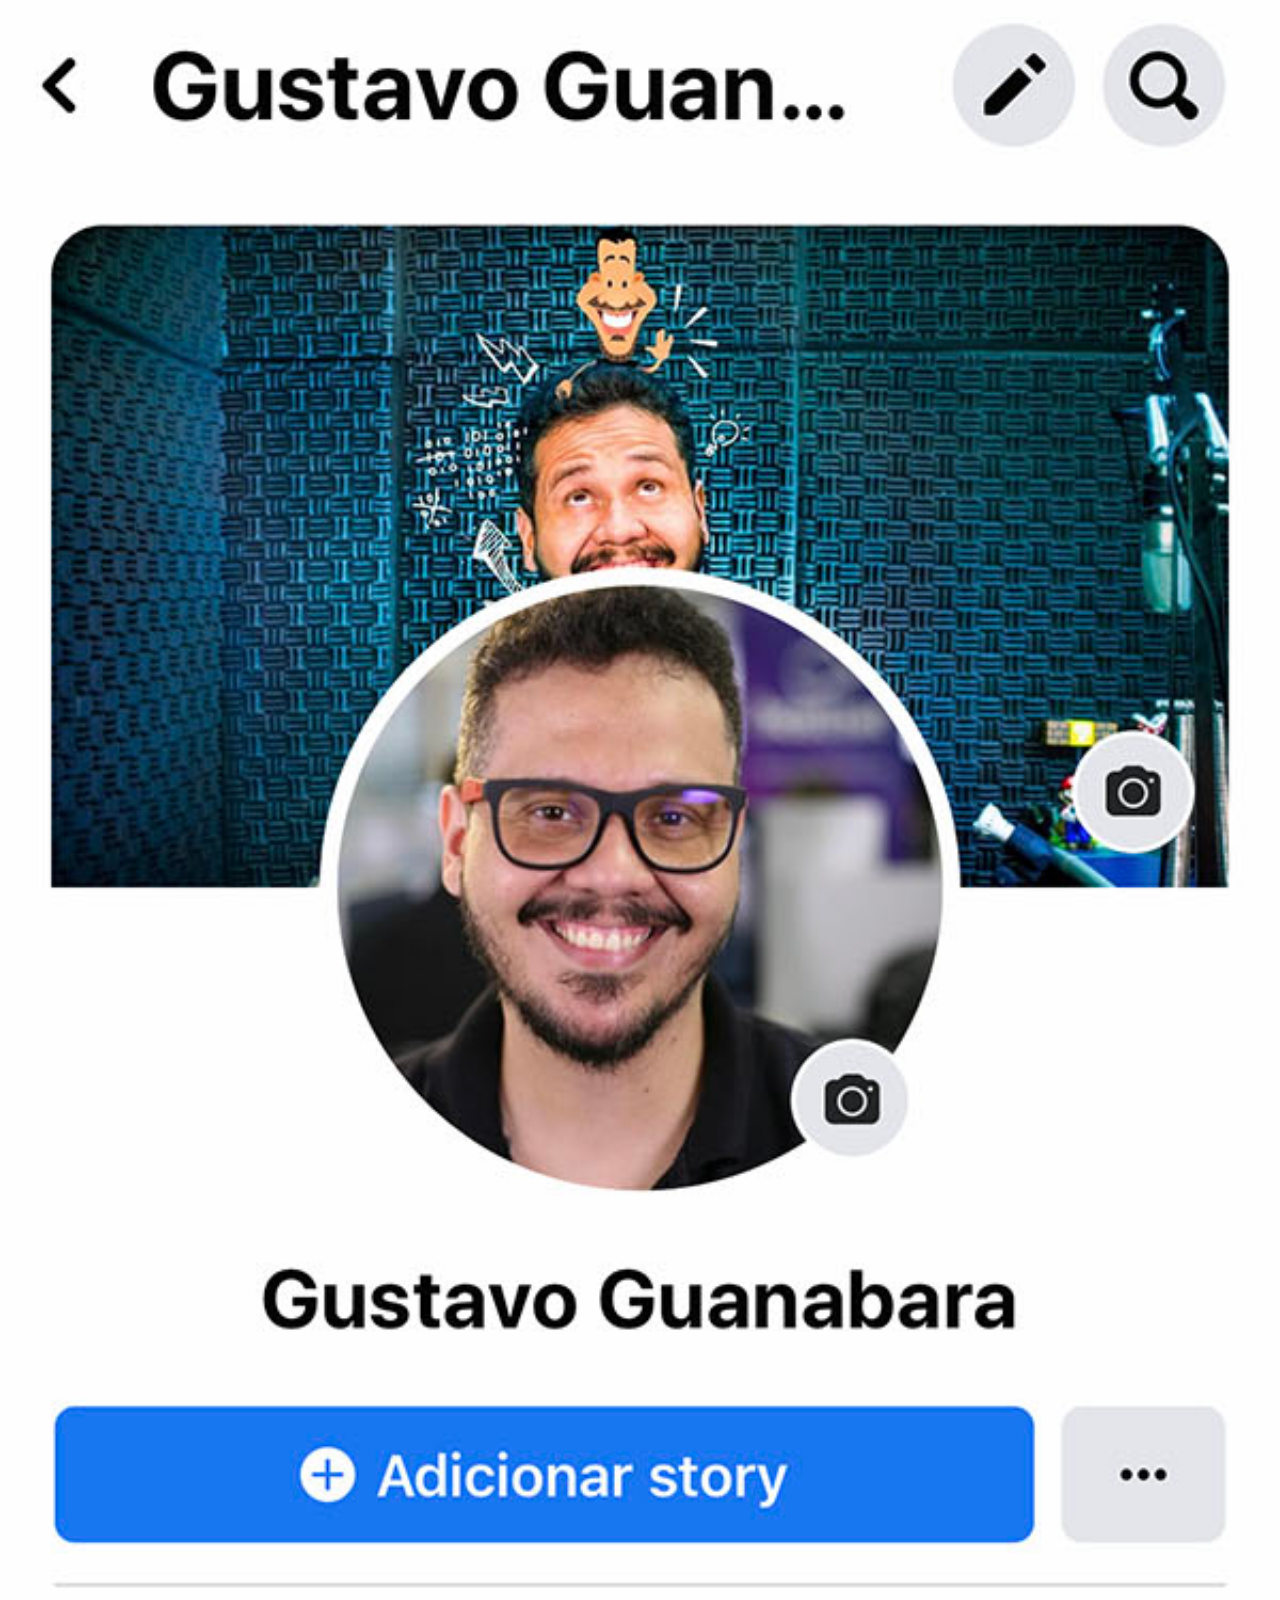
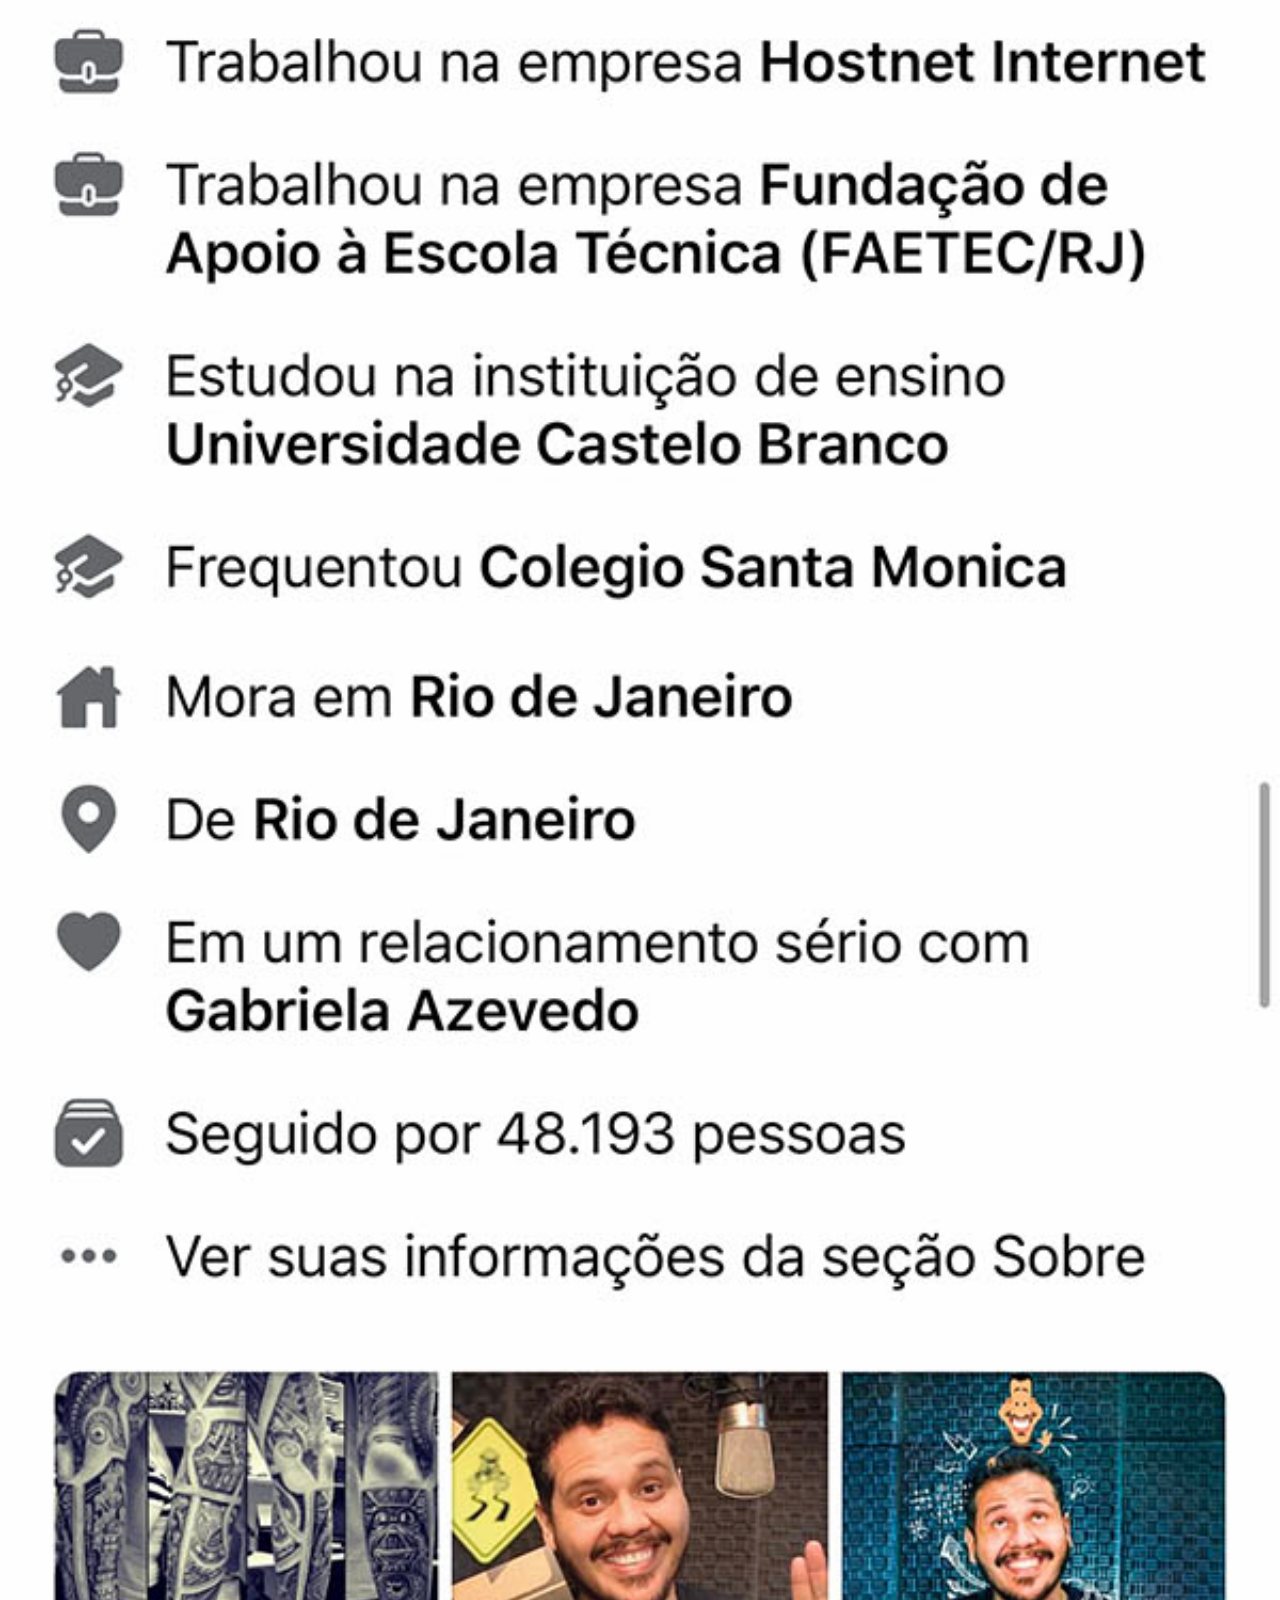
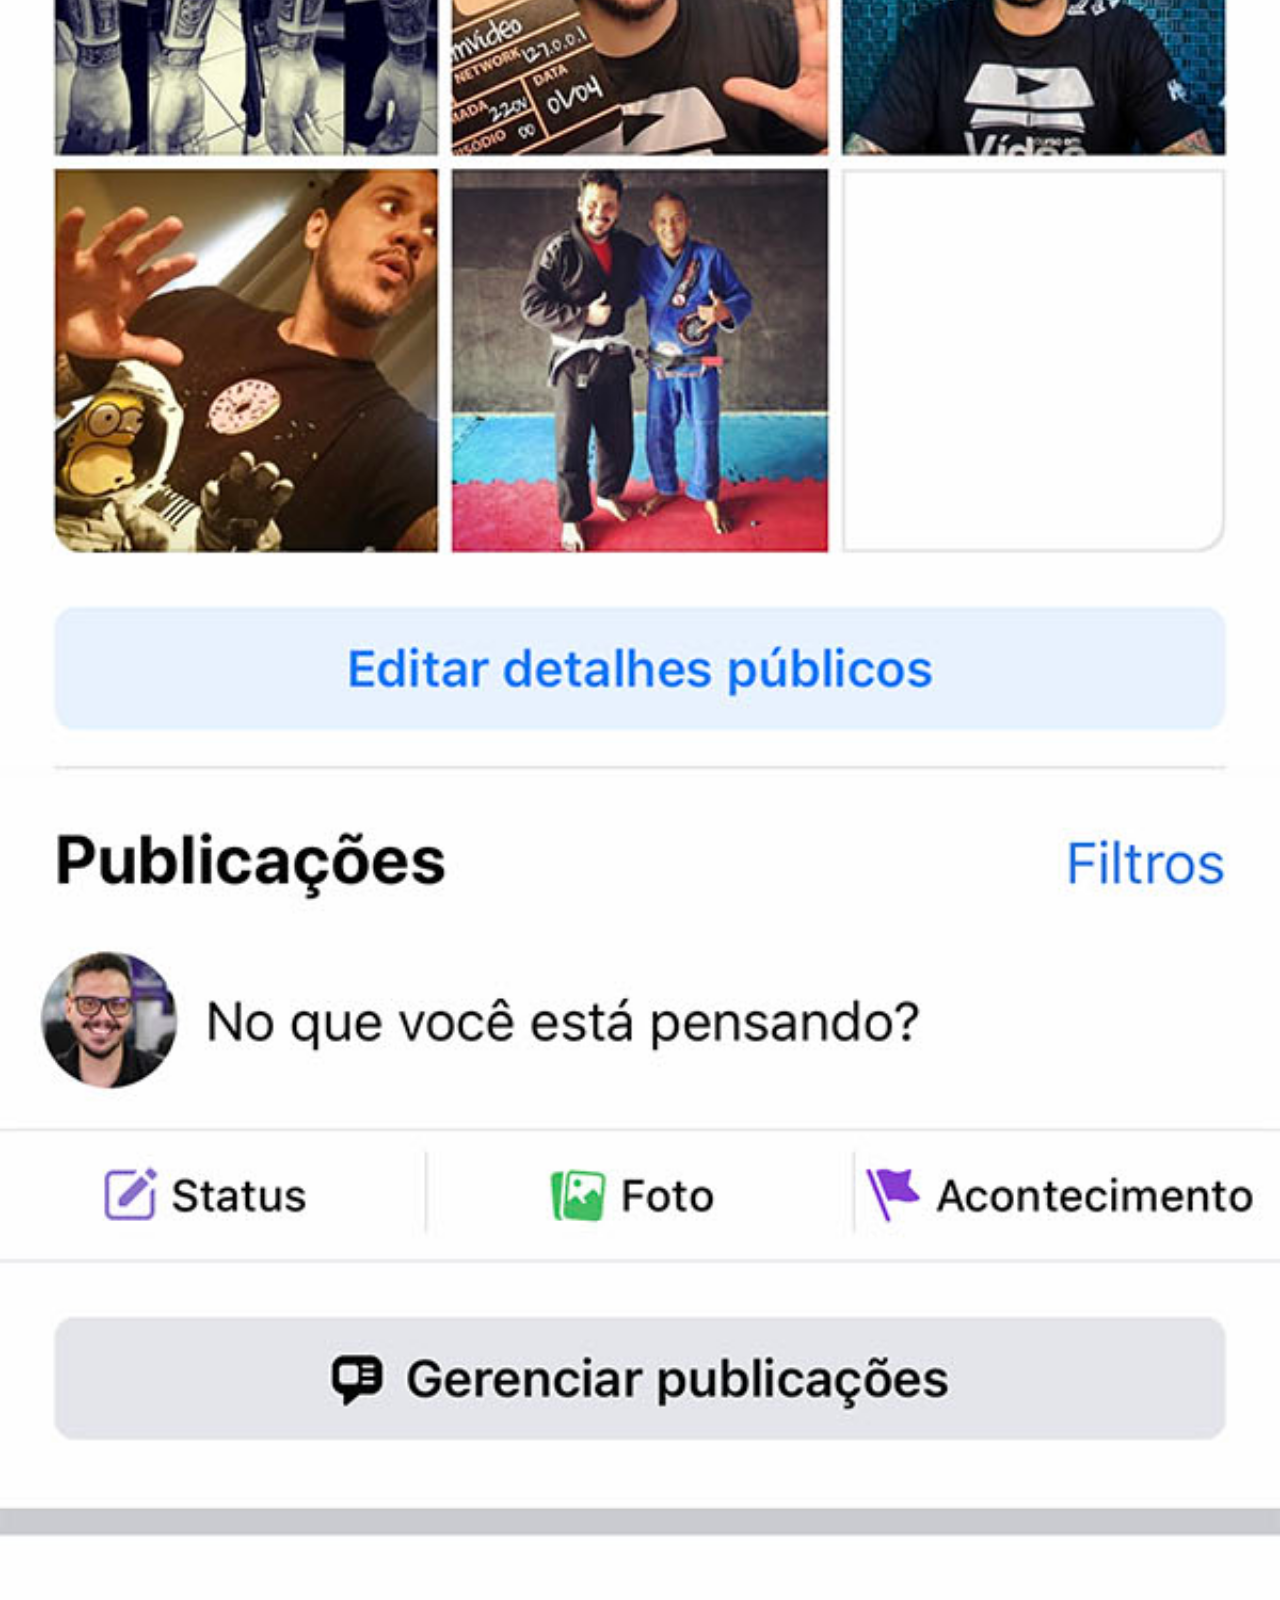
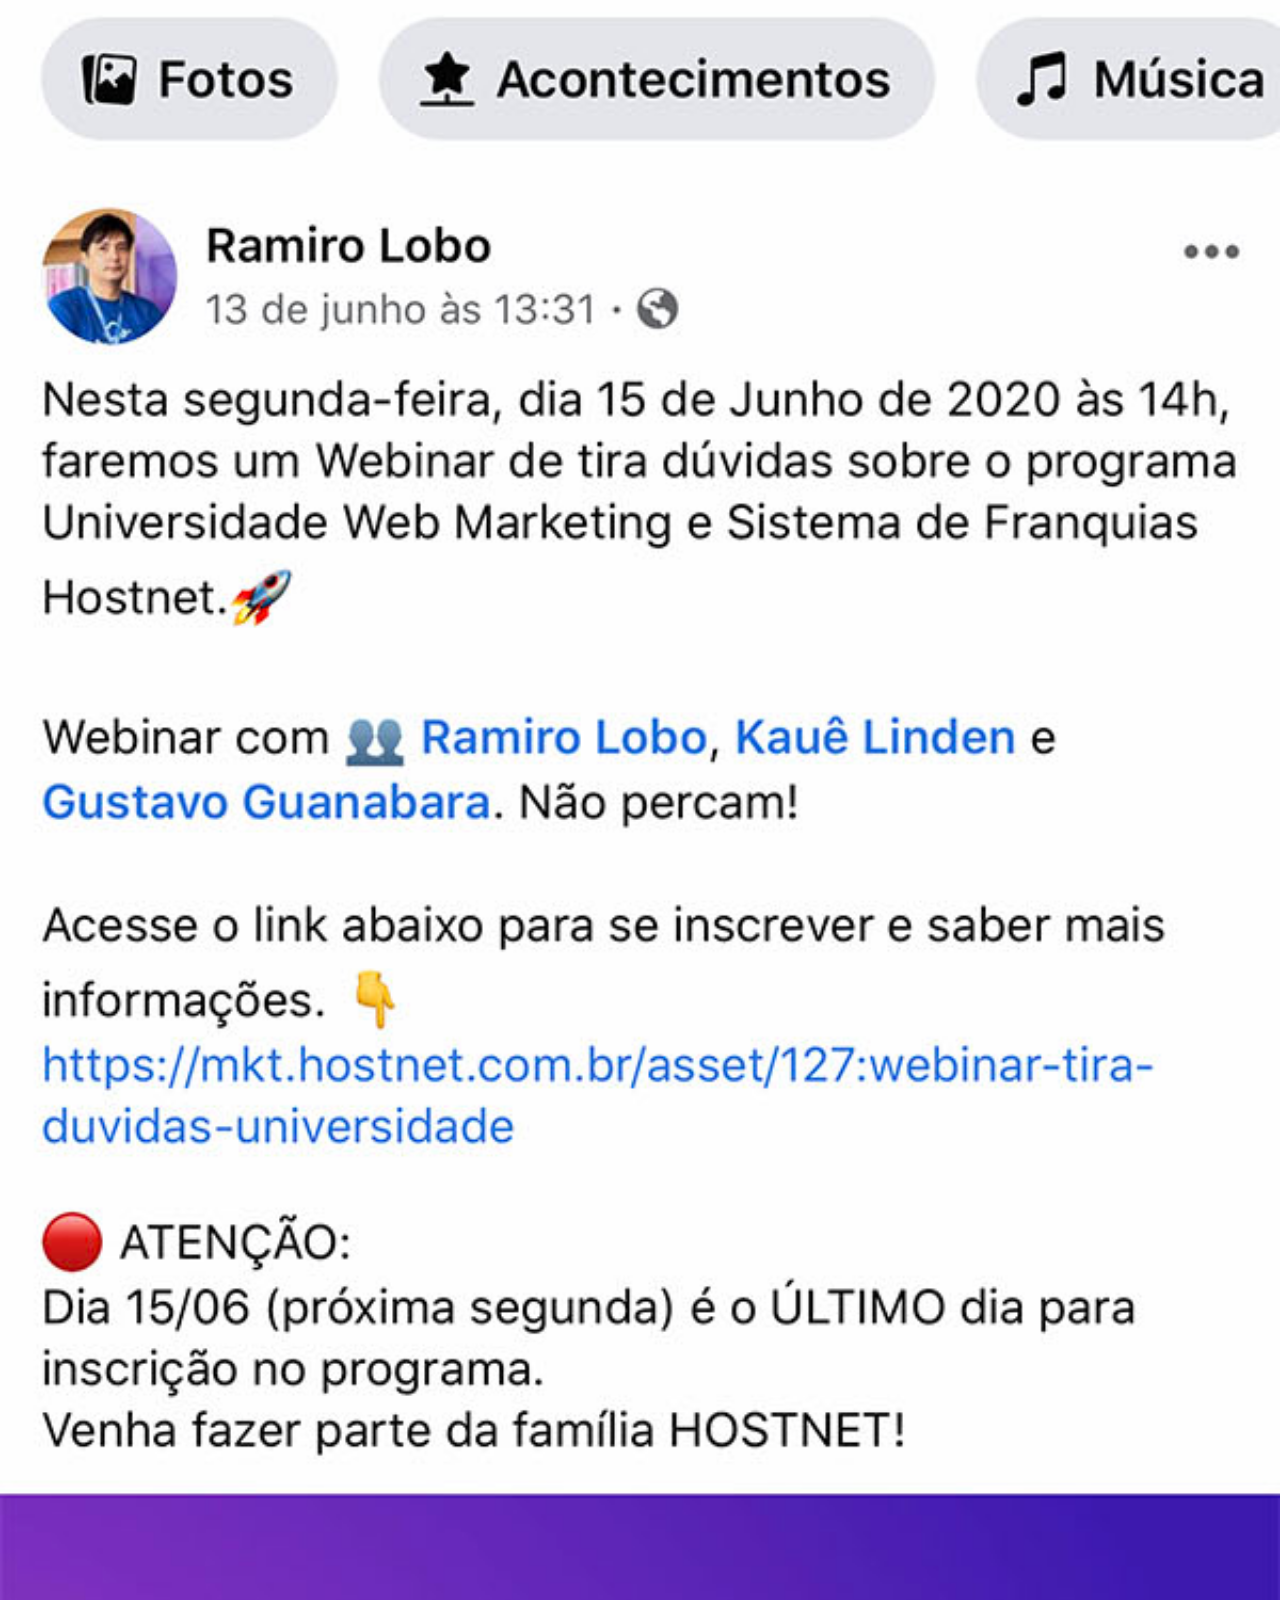
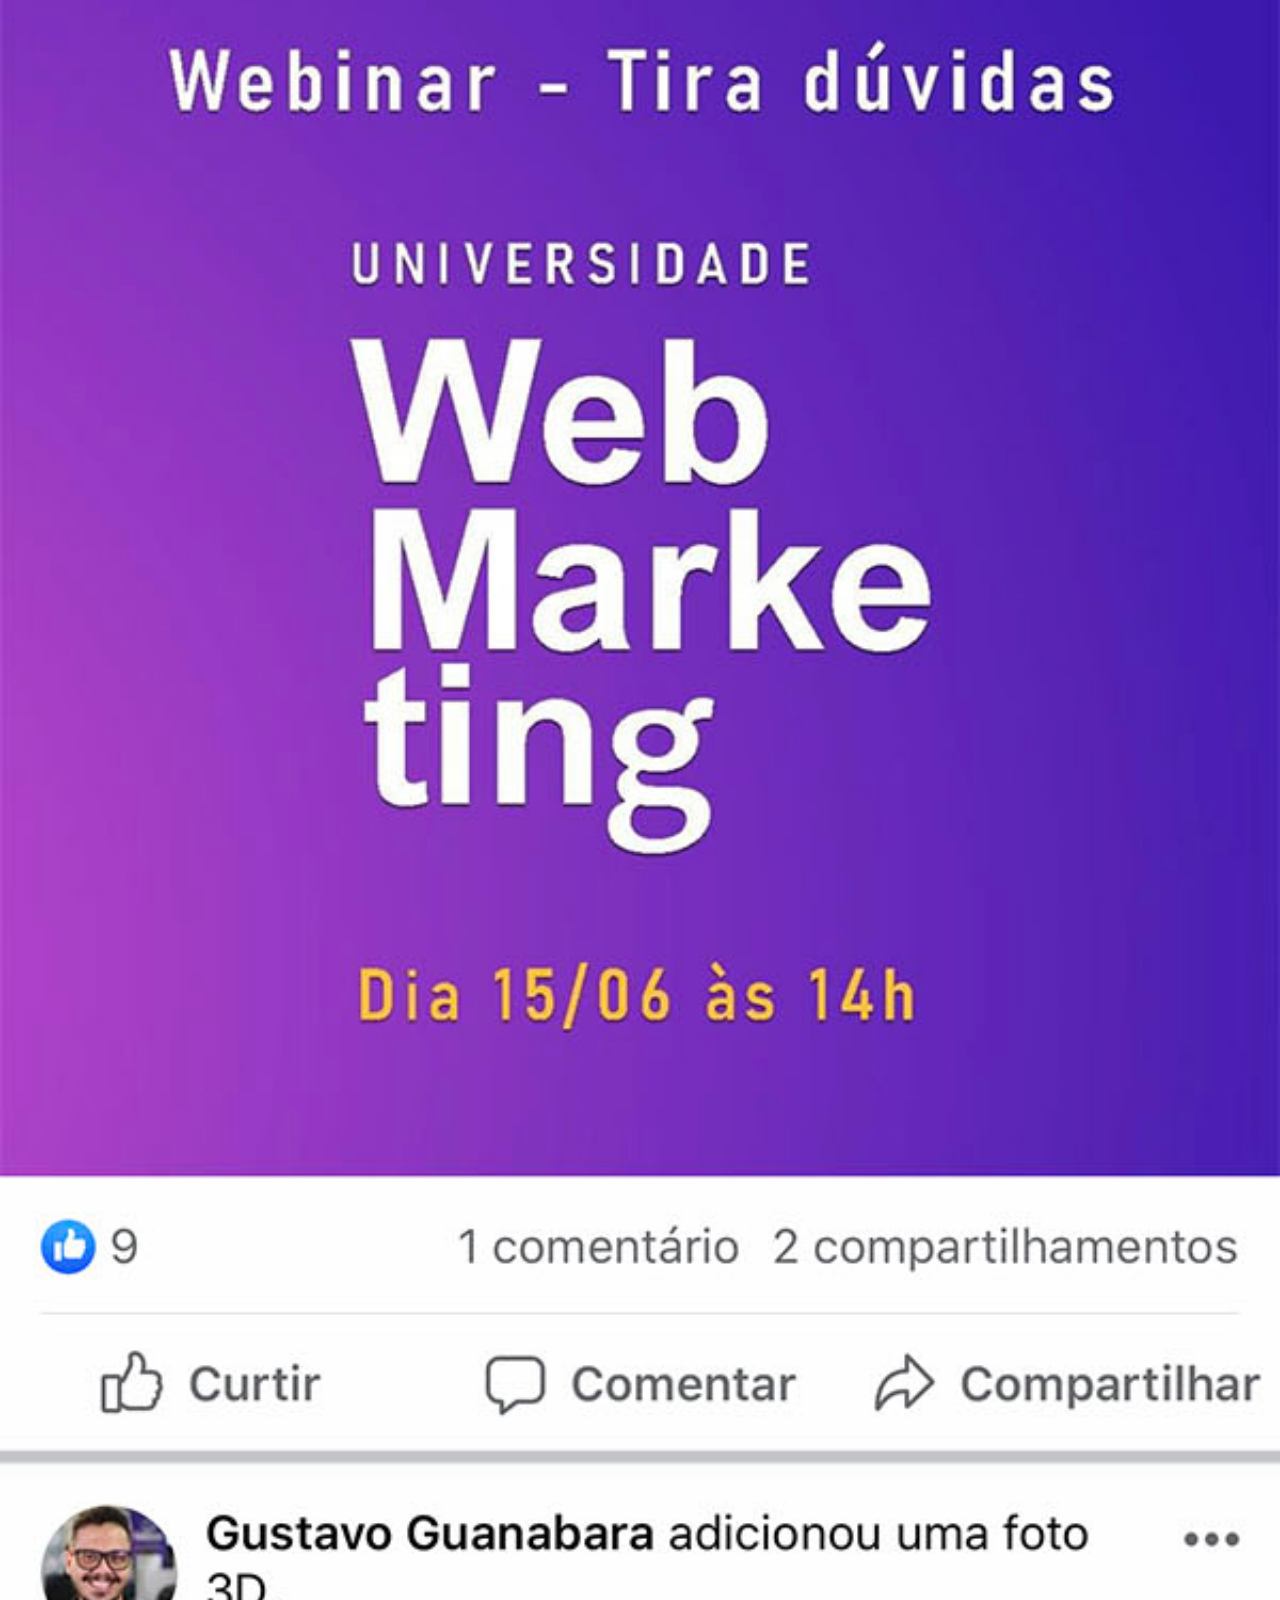
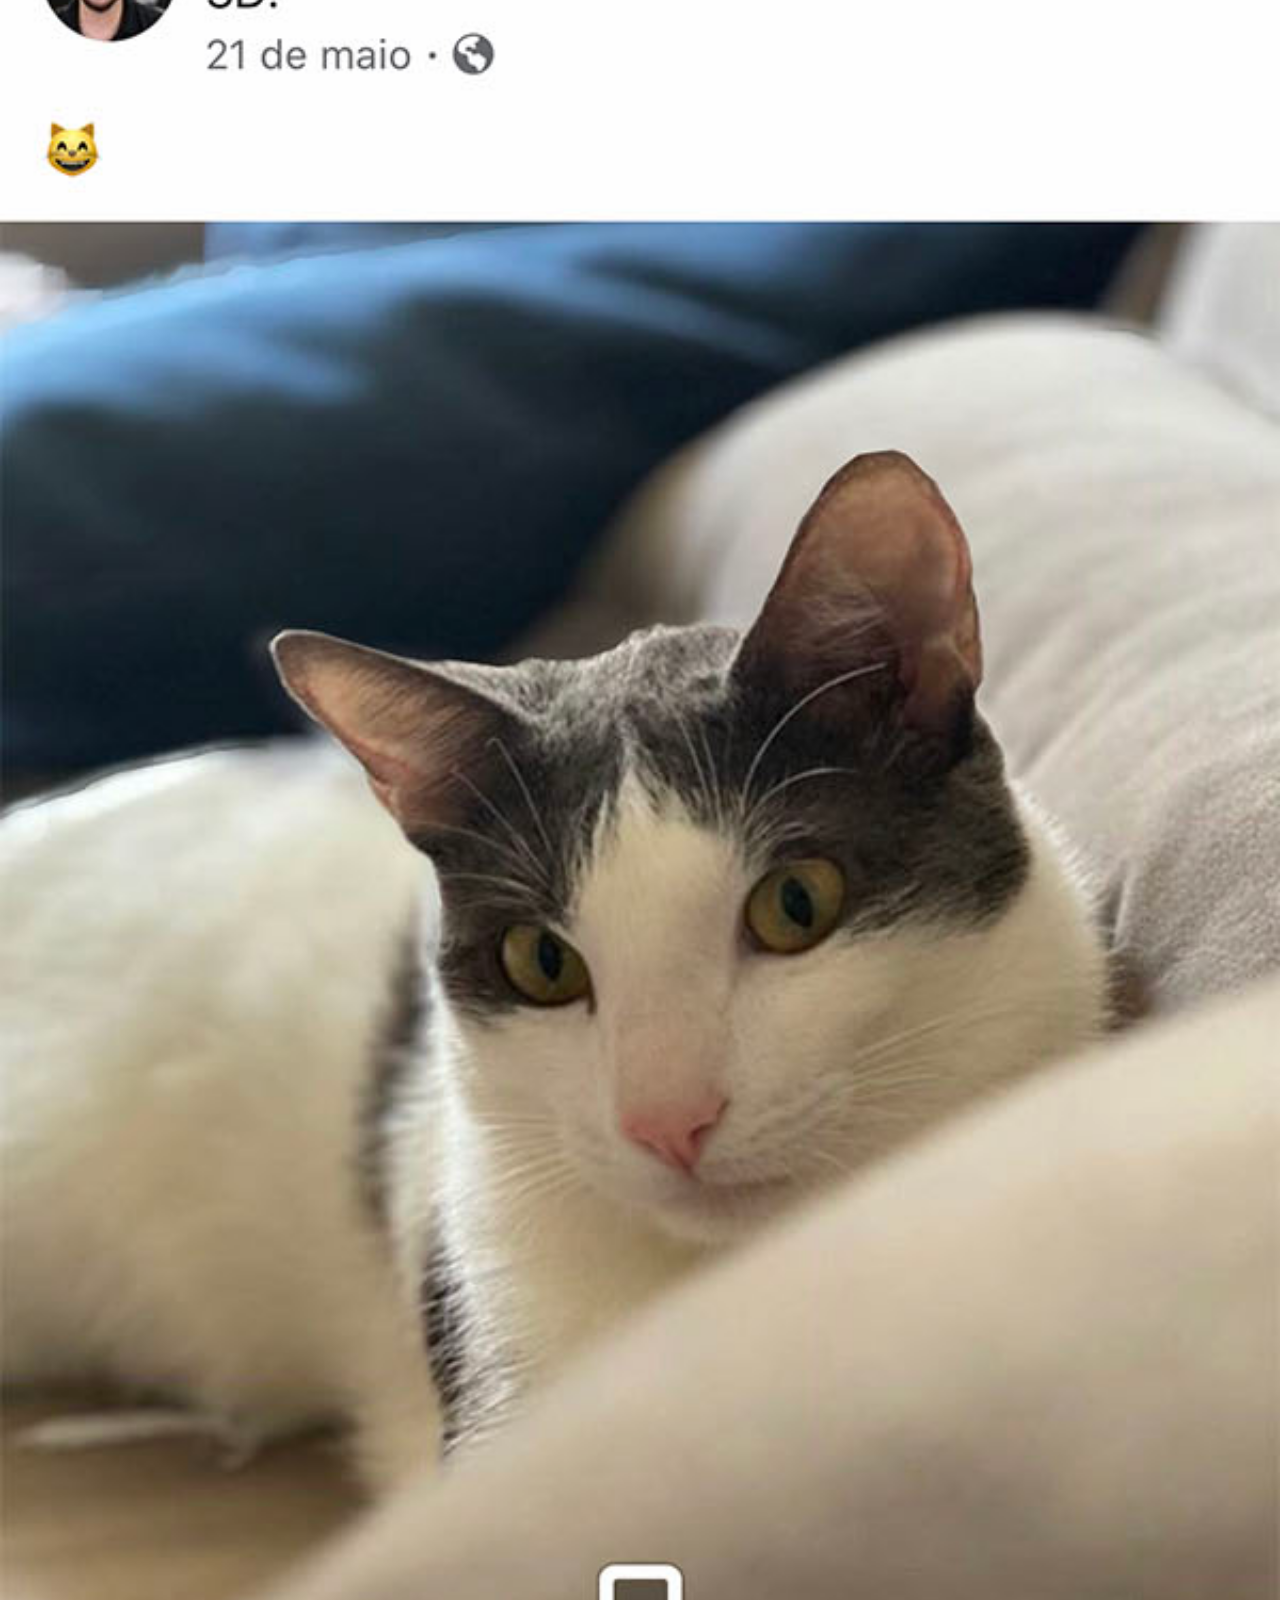
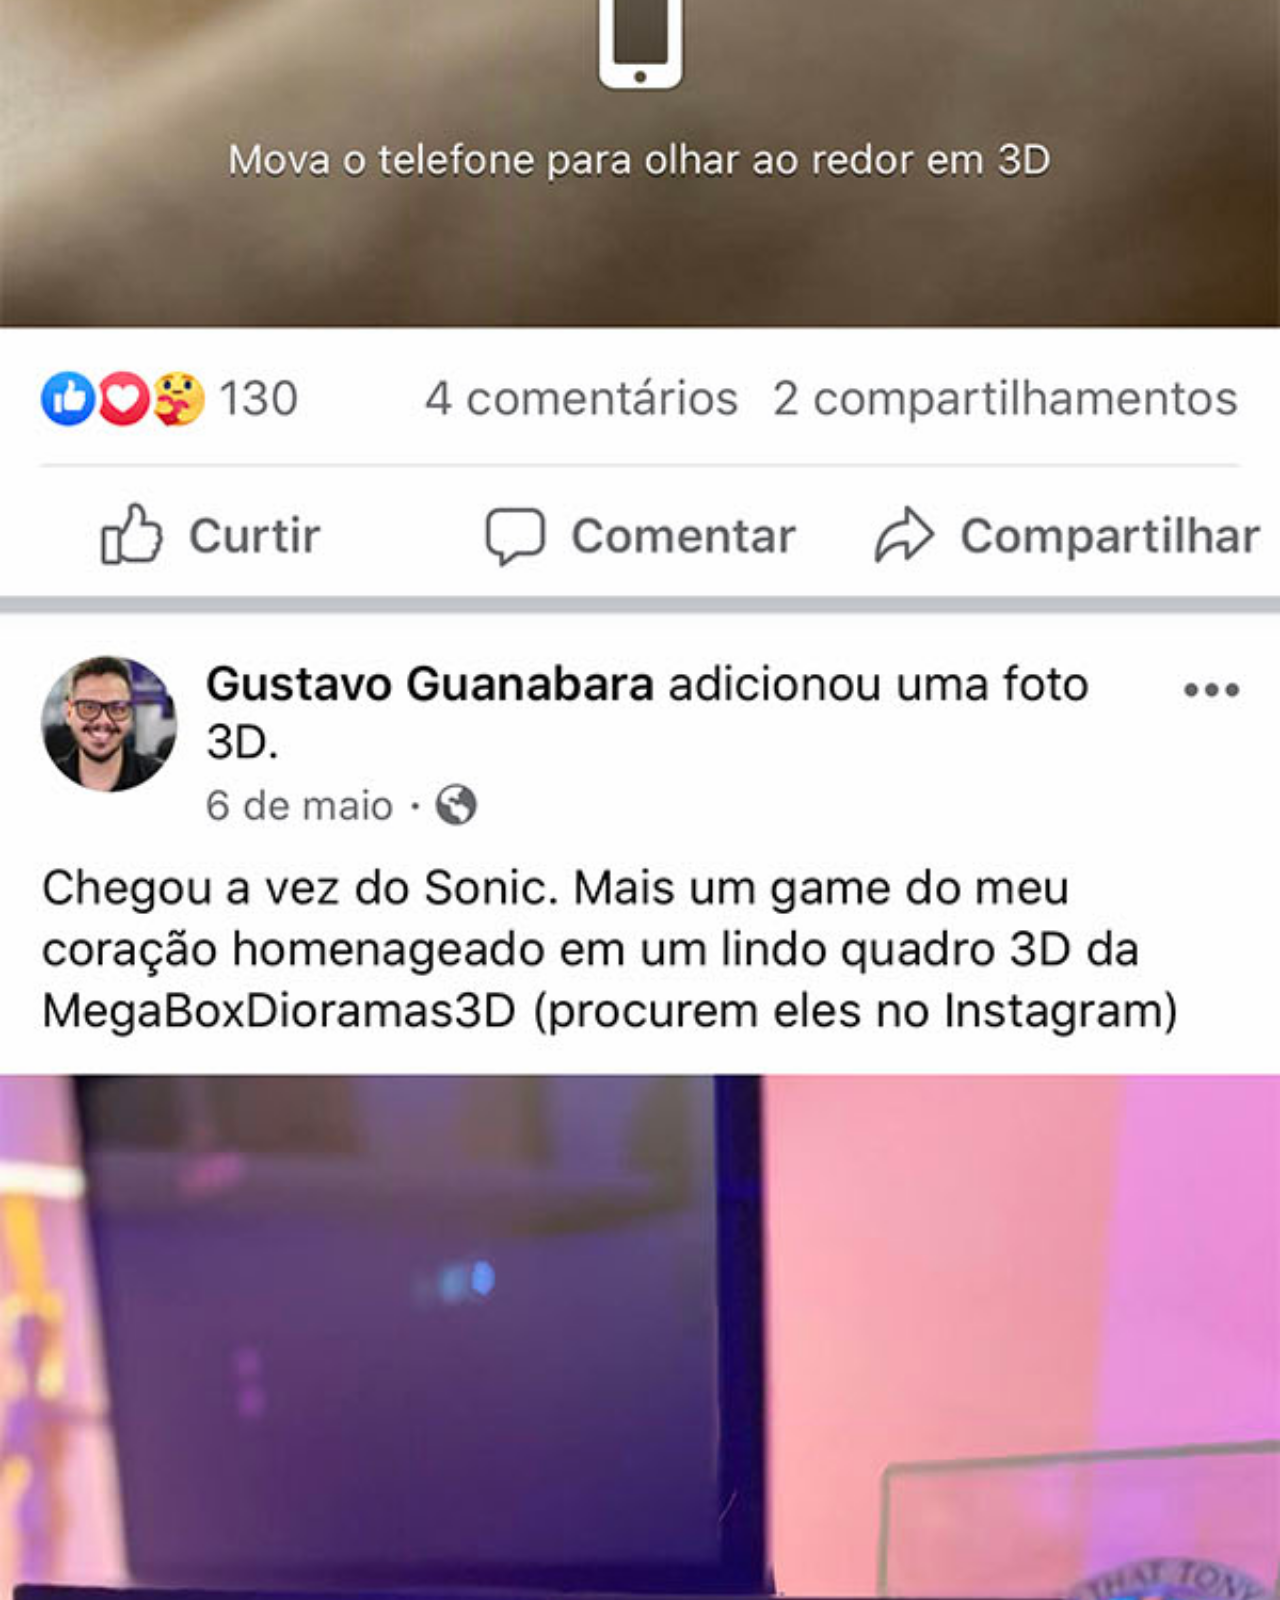
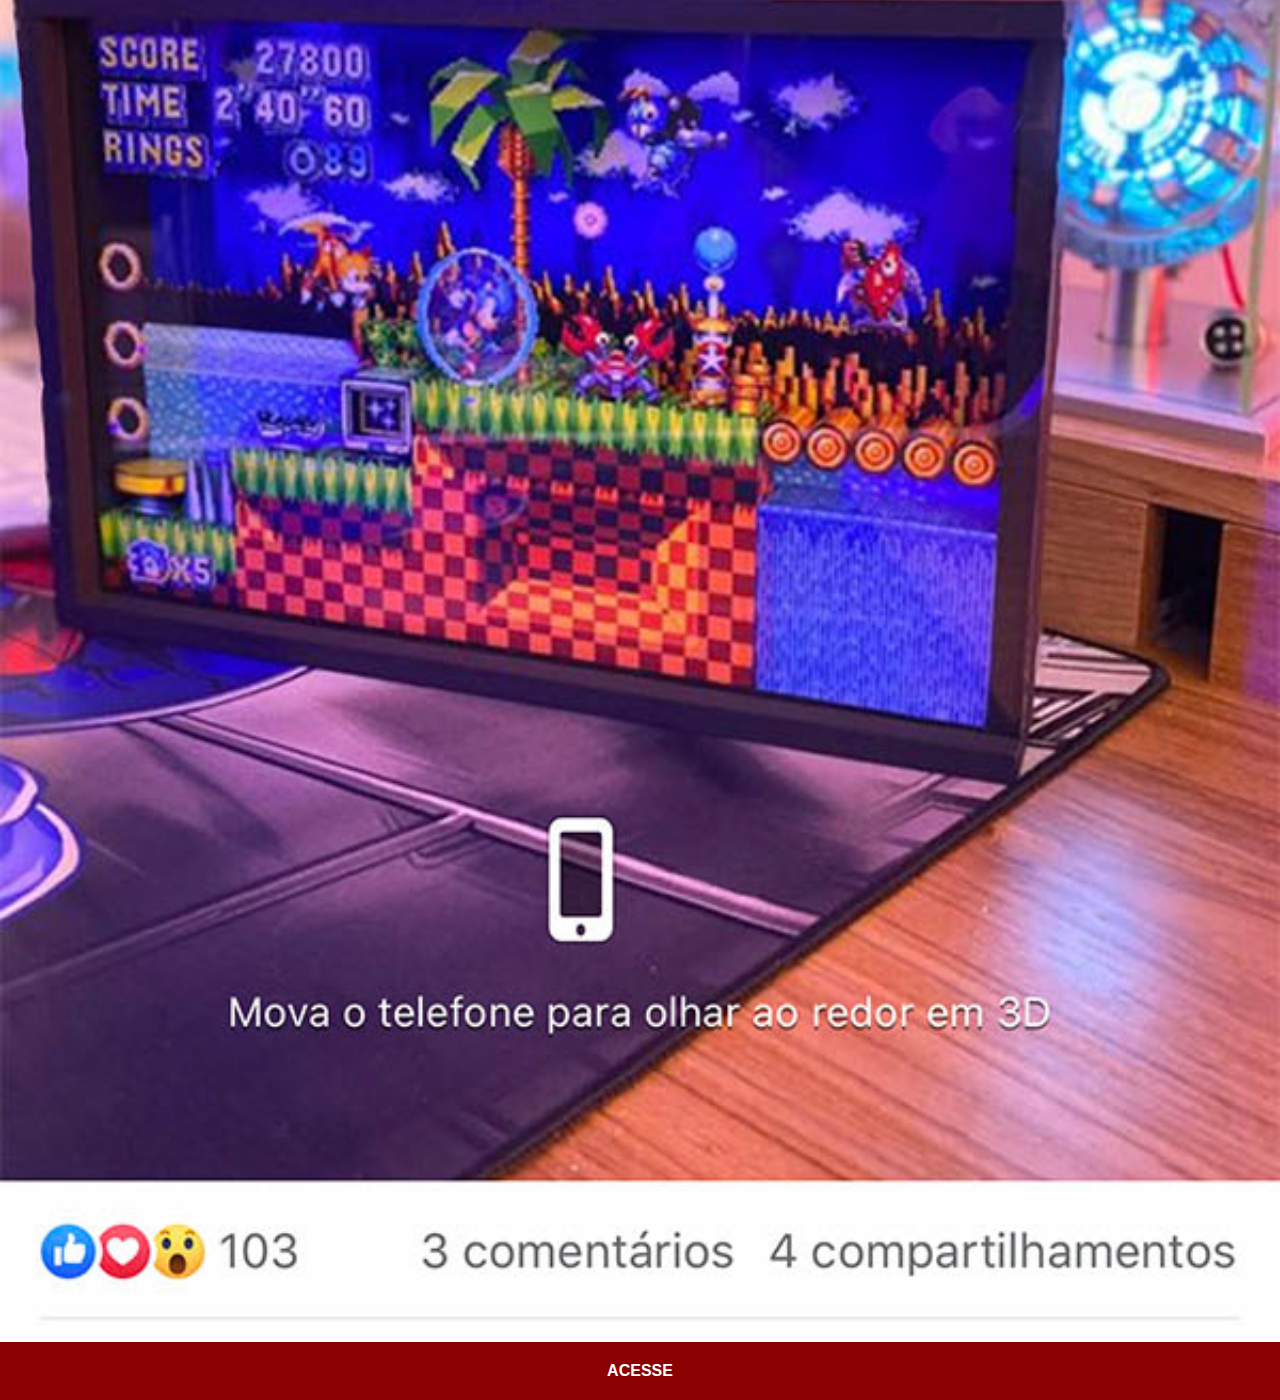
==== facebook.html @ 1296bac6 "Colocando links" ====
<!DOCTYPE html>
<html lang="en">
<head>
  <meta charset="UTF-8">
  <meta http-equiv="X-UA-Compatible" content="IE=edge">
  <meta name="viewport" content="width=device-width, initial-scale=1.0">
  <title>FaceBook</title>
  <link rel="stylesheet" href="style/social.css">
</head>
<body>
  <img src="imagens/tela-facebook.jpg" alt="FaceBook">
  <a href="https://www.facebook.com/rdGxdd" target="_blank">ACESSE</a>
</body>
</html>
---- style/social.css ----
@charset "UTF-8";

* {
  margin: 0px;
  padding: 0px;
  font-family: Arial, Helvetica, sans-serif;
}

::-webkit-scrollbar {
  /* Esconder a barra de rolagem*/
  width: 0px;
  height: 0px;
}

img {
  width: 100vw;
}

a {
  display: block;
  background-color: darkred;
  color: white;
  padding: 20px;
  text-align: center;
  font-weight: bolder;
  text-decoration: none;
}

a:hover {
  background-color: red;
}
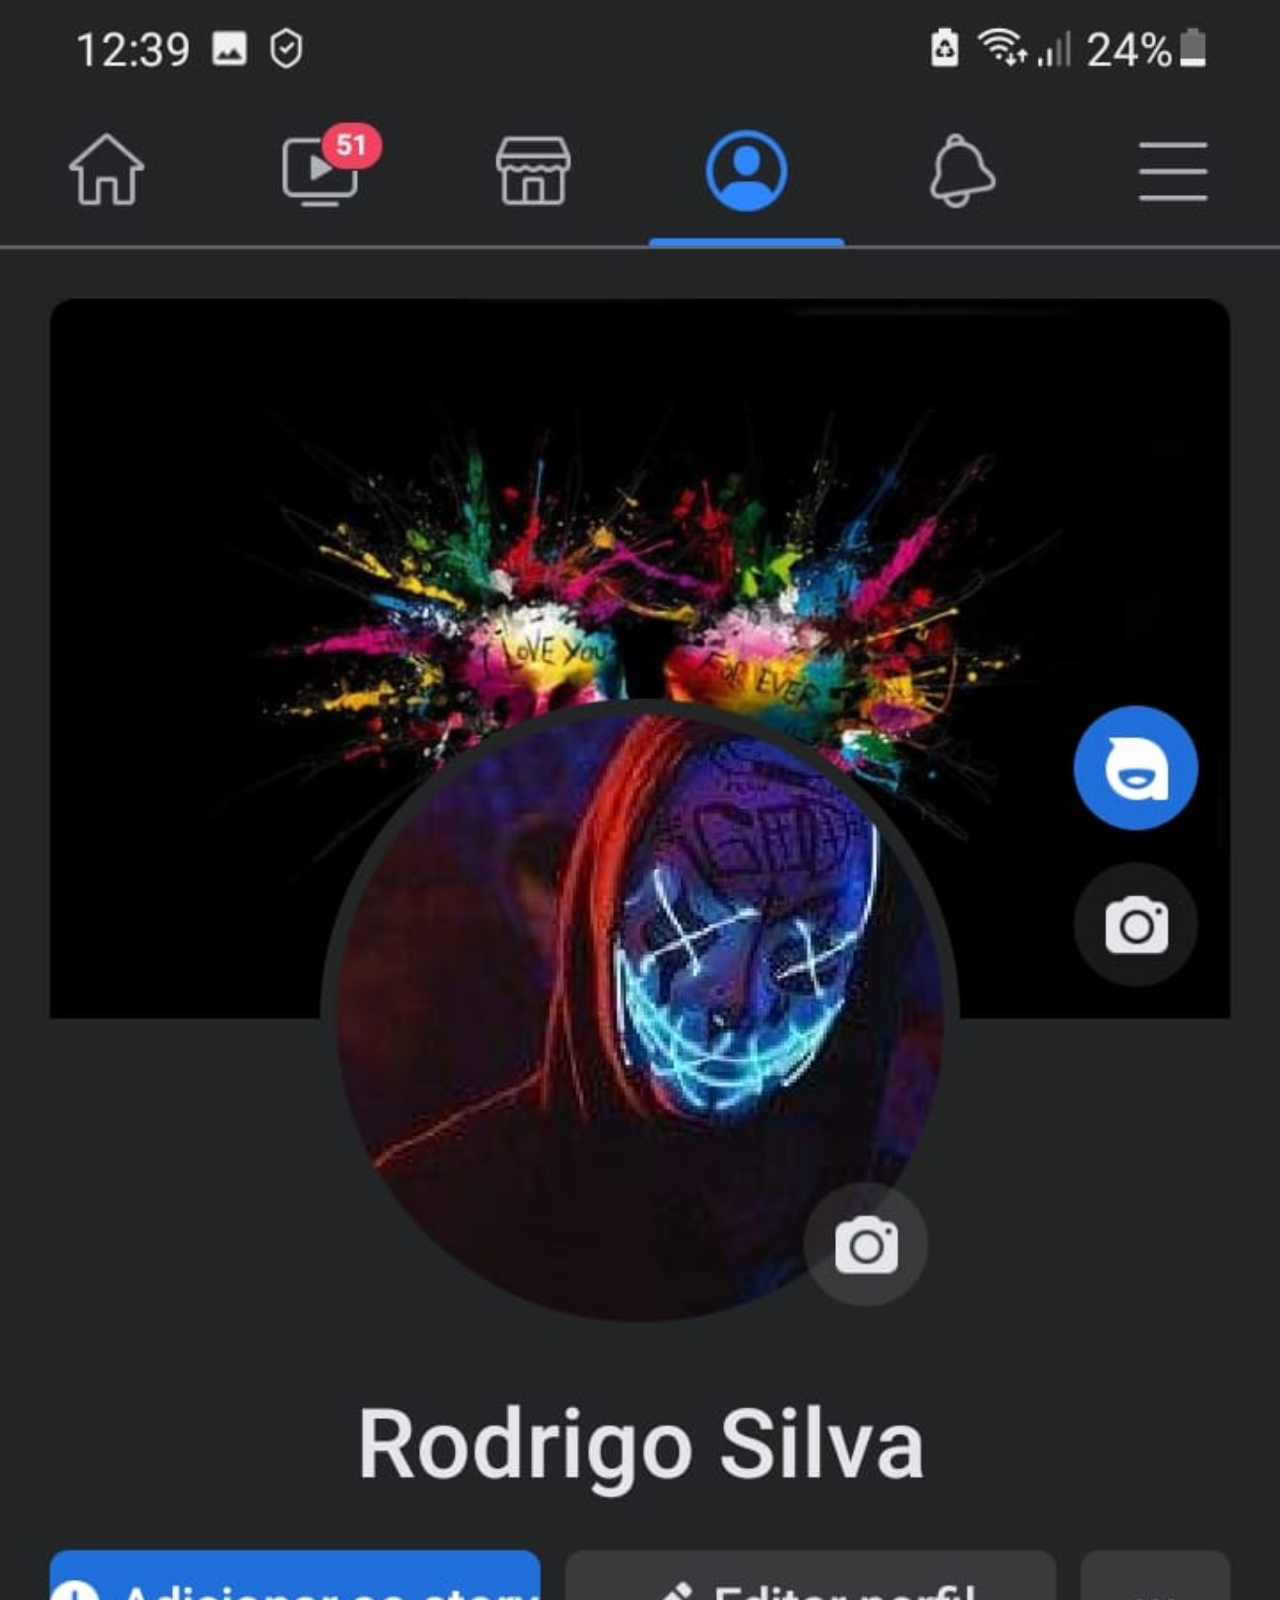
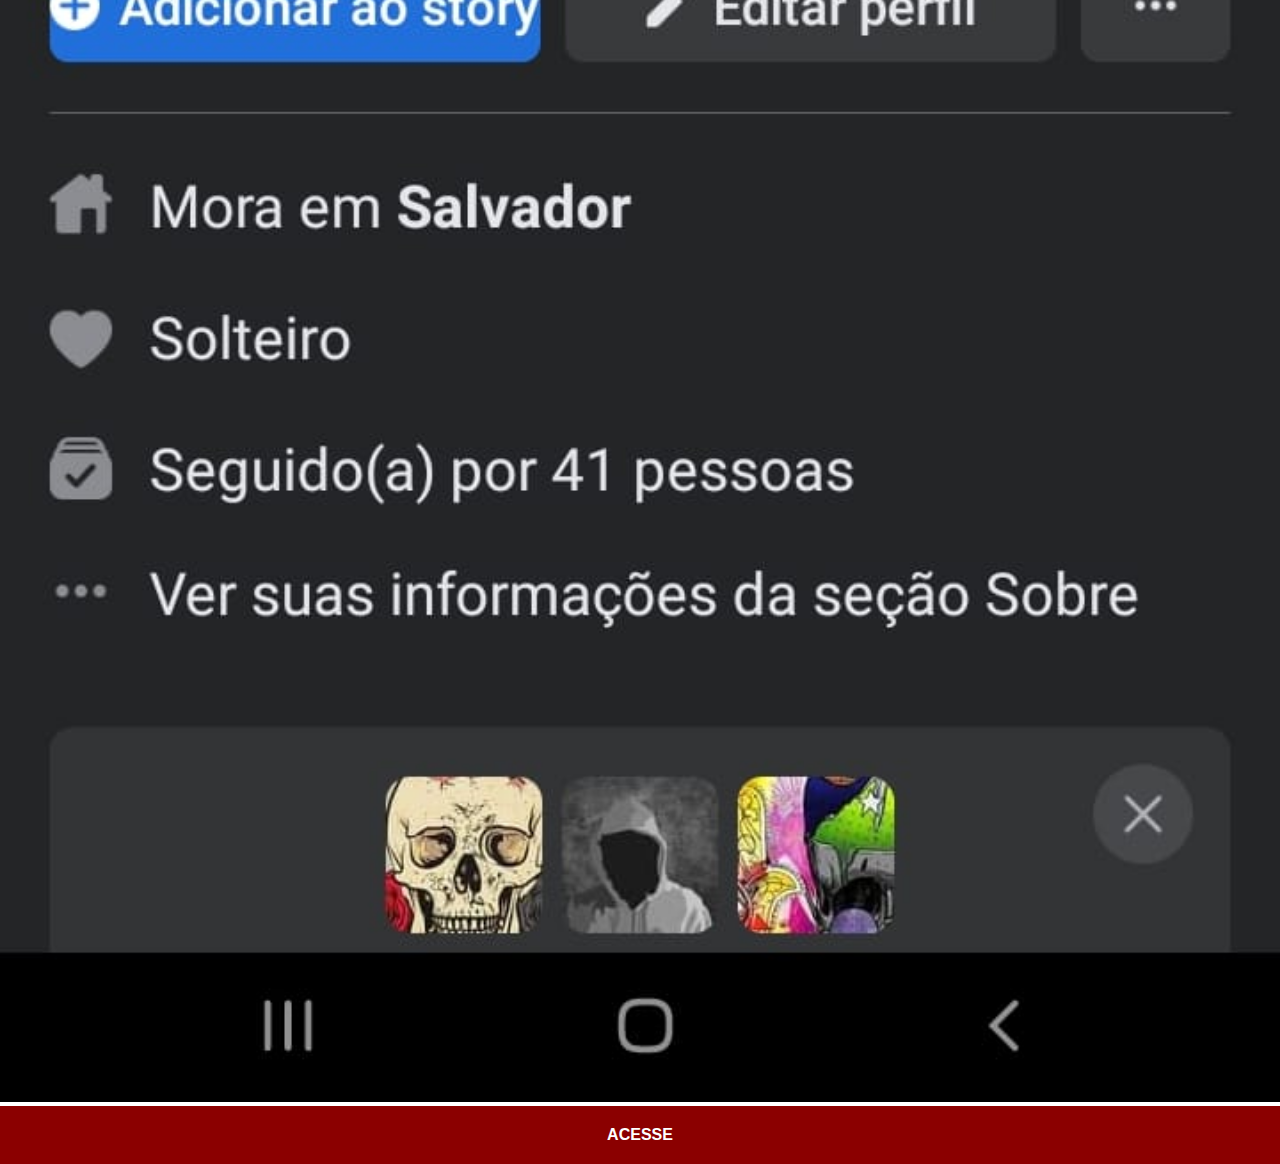
==== commit 913f737c: "Atualização das imagens" ====
--- a/facebook.html
+++ b/facebook.html
@@ -8,7 +8,7 @@
   <link rel="stylesheet" href="style/social.css">
 </head>
 <body>
-  <img src="imagens/tela-facebook.jpg" alt="FaceBook">
+  <img src="imagens/facebook.jpeg" alt="FaceBook">
   <a href="https://www.facebook.com/rdGxdd" target="_blank">ACESSE</a>
 </body>
 </html>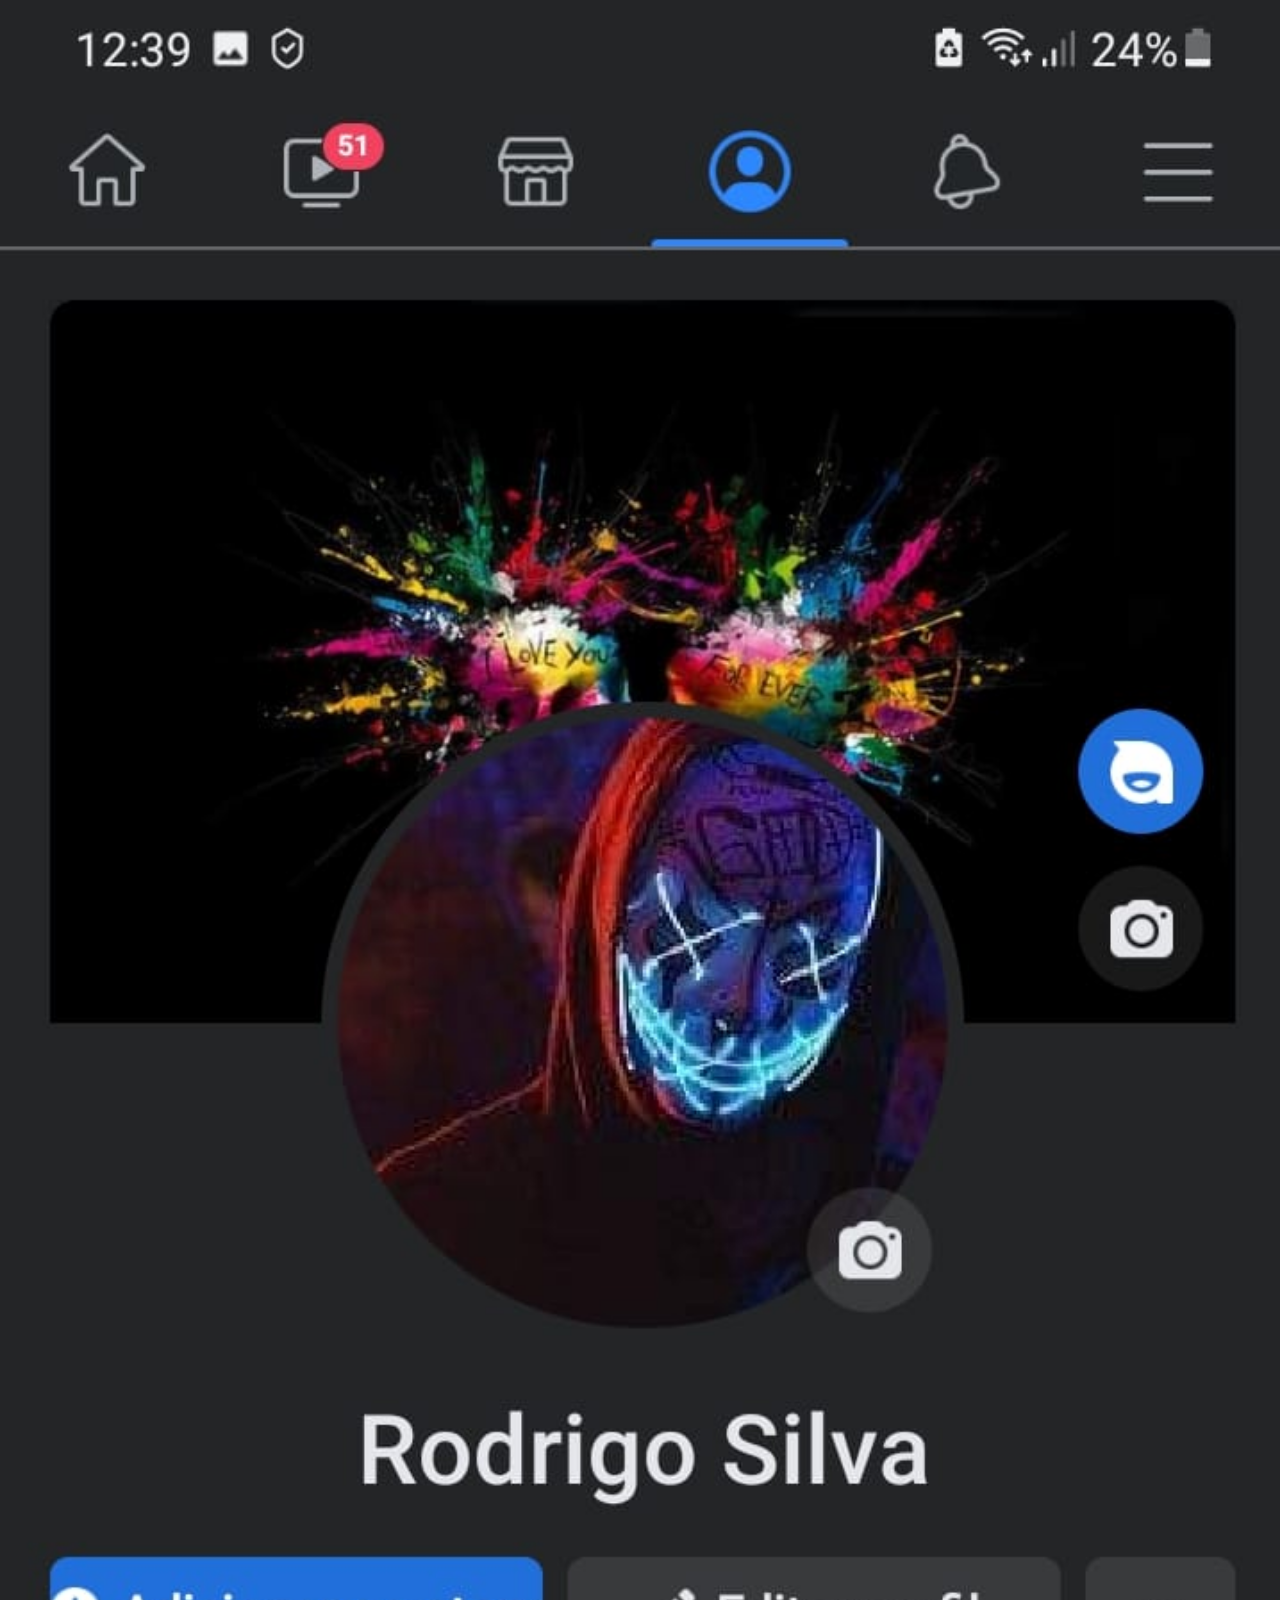
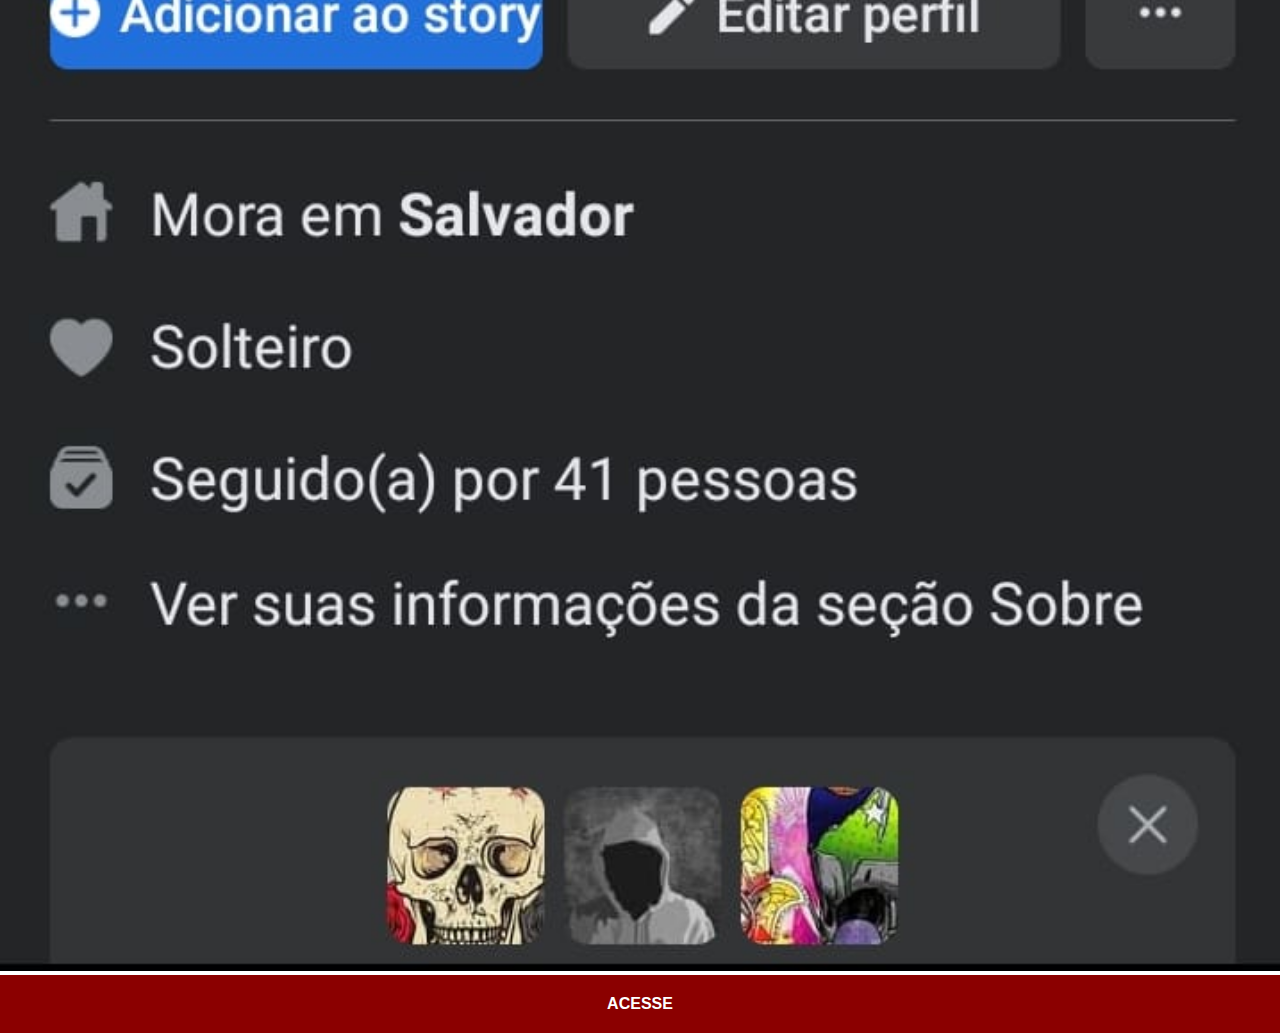
==== commit 4a89e0cc: "Atualização de imagens 2.0" ====
--- a/facebook.html
+++ b/facebook.html
@@ -8,7 +8,7 @@
   <link rel="stylesheet" href="style/social.css">
 </head>
 <body>
-  <img src="imagens/facebook.jpeg" alt="FaceBook">
+  <img src="imagens/facebook.png" alt="FaceBook">
   <a href="https://www.facebook.com/rdGxdd" target="_blank">ACESSE</a>
 </body>
 </html>